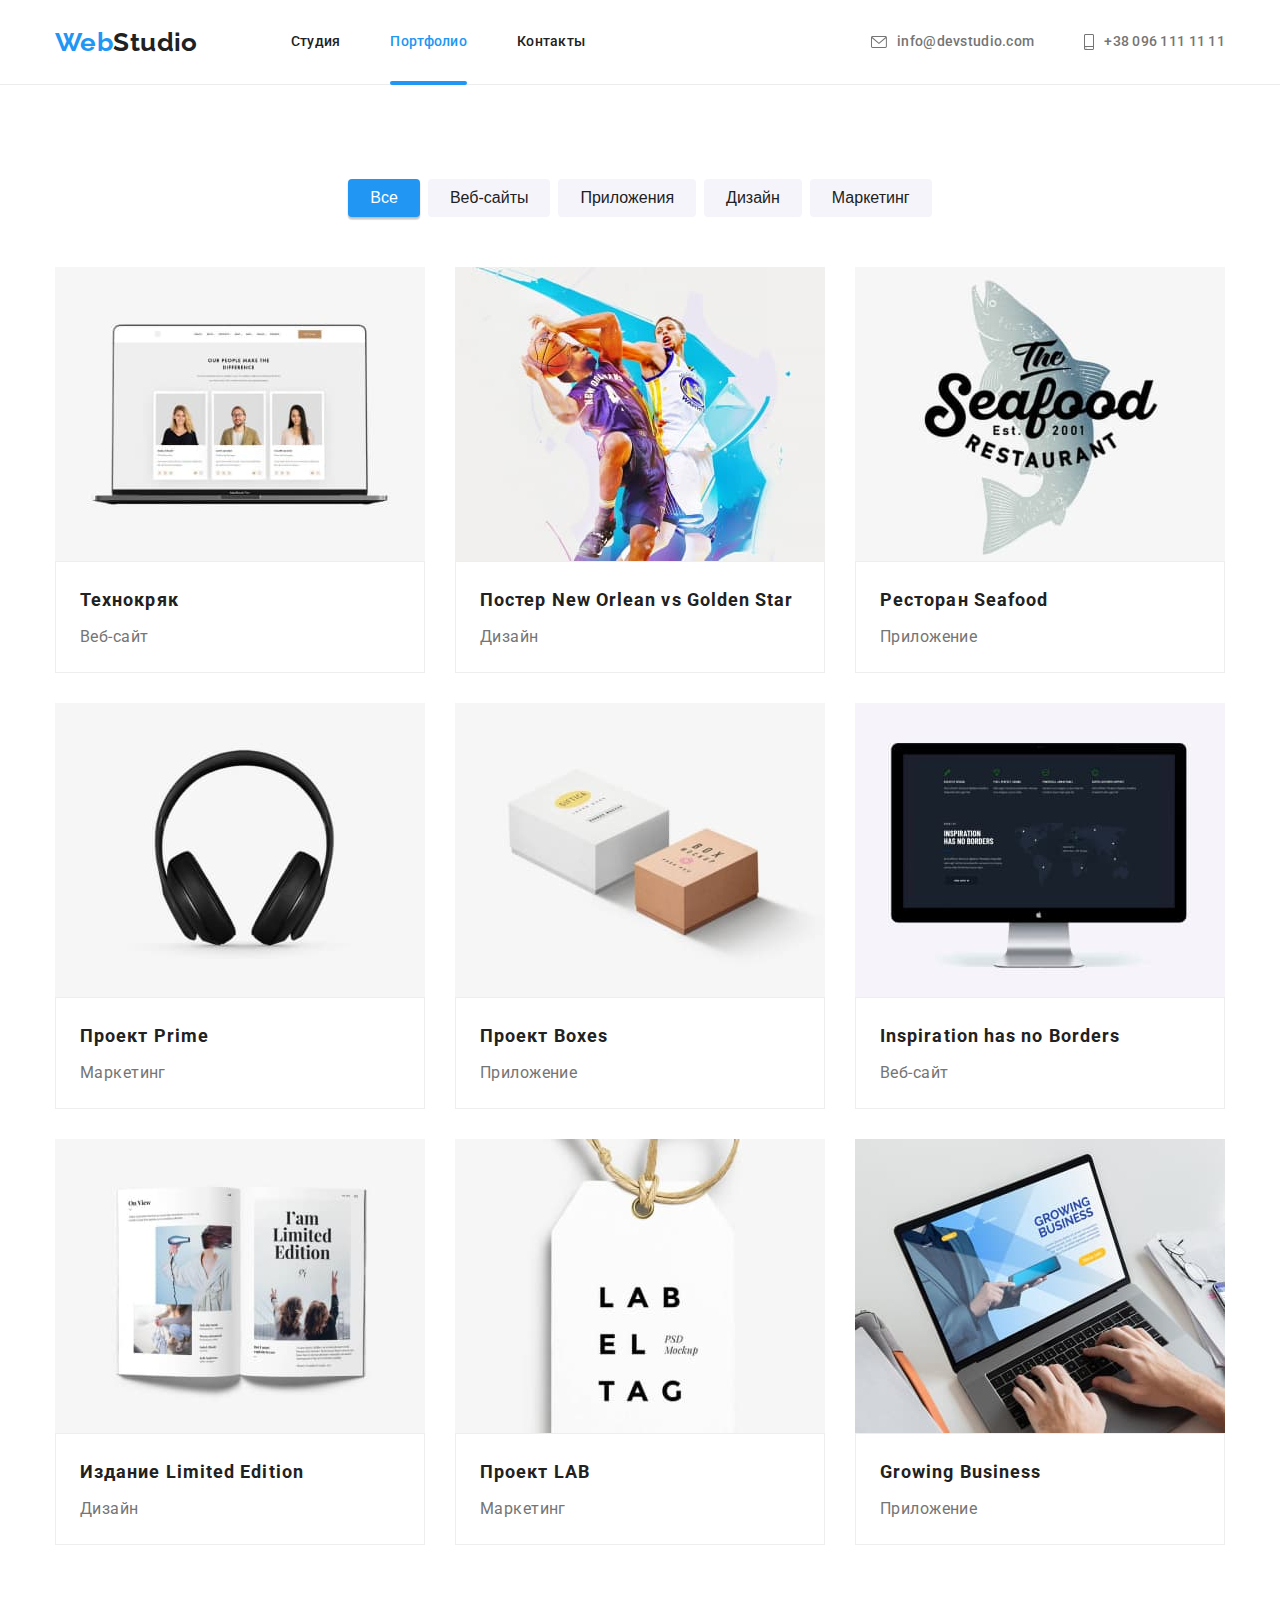
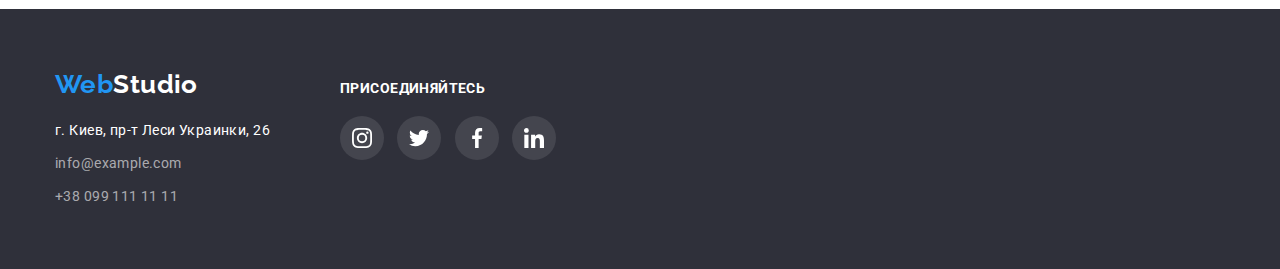
==== portfolio.html @ c2b92241 "Добавляет дз 6" ====
<!DOCTYPE html>
<html lang="en">
  <head>
    <meta charset="UTF-8" />
    <meta http-equiv="X-UA-Compatible" content="IE=edge" />
    <meta name="viewport" content="width=device-width, initial-scale=1.0" />
    <title>Портфолио</title>
    <link
      rel="stylesheet"
      href="https://cdnjs.cloudflare.com/ajax/libs/modern-normalize/1.0.0/modern-normalize.min.css"
      integrity="sha512-ISS7cAi1PEhQ8jnbJpJZMd29NlhNj4AWYyLOSp2CE/CsHxTCu+r+t0D2yoJudVrd0/8fTVPUVDzY5Tvli75u/g=="
      crossorigin="anonymous"
    />
    <link rel="stylesheet" href="./css/styles.css" />
    <link rel="preconnect" href="https://fonts.gstatic.com" />
    <link
      href="https://fonts.googleapis.com/css2?family=Raleway:wght@700&family=Roboto:wght@400;500;700;900&display=swap"
      rel="stylesheet"
    />
  </head>
  <body>
    <header class="page-header">
      <div class="container nav-wrapper">
        <nav class="site-nav">
          <a href="./index.html" class="logo"
            ><span class="accent">Web</span>Studio</a
          >
          <ul class="site-nav list">
            <li class="item">
              <a href="./index.html" class="link">Студия</a>
            </li>
            <li class="item">
              <a href="./portfolio.html" class="link current">Портфолио</a>
            </li>
            <li class="item"><a href="" class="link">Контакты</a></li>
          </ul>
        </nav>
        <ul class="contacts list">
          <li class="item">
            <a class="icon-link info subtitle" href="mailto:info@devstudio.com">
              <svg class="icon" width="16px" height="12px">
                <use href="./images/icons.svg#icon-envelope"></use>
              </svg>
              info@devstudio.com</a
            >
          </li>
          <li class="item">
            <a class="icon-link info subtitle" href="tel:+380961111111">
              <svg class="icon" width="10px" height="16px">
                <use href="./images/icons.svg#icon-smartphone"></use>
              </svg>
              +38 096 111 11 11</a
            >
          </li>
        </ul>
      </div>
    </header>

    <main>
      <section class="section examples">
        <div class="container">
          <h2 class="visually-hidden">Примеры работ</h2>
          <ul class="list btn-list">
            <li class="item">
              <button class="btn btn-toogle btn-toogle-active" type="button">
                Все
              </button>
            </li>
            <li class="item">
              <button class="btn btn-toogle" type="button">Веб-сайты</button>
            </li>
            <li class="item">
              <button class="btn btn-toogle" type="button">Приложения</button>
            </li>
            <li class="item">
              <button class="btn btn-toogle" type="button">Дизайн</button>
            </li>
            <li class="item">
              <button class="btn btn-toogle" type="button">Маркетинг</button>
            </li>
          </ul>
          <ul class="list examples-list">
            <li class="item">
              <a class="link item-link" href="">
                <div class="example-thumb">
                  <img
                    src="./images/portfolio/techno.jpg"
                    alt="Технокряк"
                    width="370"
                  />
                  <div class="example-overlay">
                    <p class="example-overlay-text">
                      Технокряк это современная площадка распространения
                      коронавируса. Компании используют эту платформу для
                      цифрового шпионажа и атак на защищённые сервера
                      конкурентов.
                    </p>
                  </div>
                </div>
                <div class="text-wrapper">
                  <h3 class="subtitle">Технокряк</h3>
                  <p class="text">Веб-сайт</p>
                </div>
              </a>
            </li>
            <li class="item">
              <a class="link item-link" href="">
                <div class="example-thumb">
                  <img
                    src="./images/portfolio/poster.jpg"
                    alt="Постер"
                    width="370"
                  />
                  <div class="example-overlay">
                    <p class="example-overlay-text">
                      Технокряк это современная площадка распространения
                      коронавируса. Компании используют эту платформу для
                      цифрового шпионажа и атак на защищённые сервера
                      конкурентов.
                    </p>
                  </div>
                </div>
                <div class="text-wrapper">
                  <h3 class="subtitle">Постер New Orlean vs Golden Star</h3>
                  <p class="text">Дизайн</p>
                </div>
              </a>
            </li>
            <li class="item">
              <a class="link item-link" href="">
                <div class="example-thumb">
                  <img
                    src="./images/portfolio/restaurant.jpg"
                    alt="Ресторан"
                    width="370"
                  />
                  <div class="example-overlay">
                    <p class="example-overlay-text">
                      Технокряк это современная площадка распространения
                      коронавируса. Компании используют эту платформу для
                      цифрового шпионажа и атак на защищённые сервера
                      конкурентов.
                    </p>
                  </div>
                </div>
                <div class="text-wrapper">
                  <h3 class="subtitle">Ресторан Seafood</h3>
                  <p class="text">Приложение</p>
                </div>
              </a>
            </li>
            <li class="item">
              <a class="link item-link" href="">
                <div class="example-thumb">
                  <img
                    src="./images/portfolio/prime.jpg"
                    alt="Проект Прайм"
                    width="370"
                  />
                  <div class="example-overlay">
                    <p class="example-overlay-text">
                      Технокряк это современная площадка распространения
                      коронавируса. Компании используют эту платформу для
                      цифрового шпионажа и атак на защищённые сервера
                      конкурентов.
                    </p>
                  </div>
                </div>
                <div class="text-wrapper">
                  <h3 class="subtitle">Проект Prime</h3>
                  <p class="text">Маркетинг</p>
                </div>
              </a>
            </li>
            <li class="item">
              <a class="link item-link" href="">
                <div class="example-thumb">
                  <img
                    src="./images/portfolio/boxes.jpg"
                    alt="Проект Боксы"
                    width="370"
                  />
                  <div class="example-overlay">
                    <p class="example-overlay-text">
                      Технокряк это современная площадка распространения
                      коронавируса. Компании используют эту платформу для
                      цифрового шпионажа и атак на защищённые сервера
                      конкурентов.
                    </p>
                  </div>
                </div>
                <div class="text-wrapper">
                  <h3 class="subtitle">Проект Boxes</h3>
                  <p class="text">Приложение</p>
                </div>
              </a>
            </li>
            <li class="item">
              <a class="link item-link" href="">
                <div class="example-thumb">
                  <img
                    src="./images/portfolio/inspiration.jpg"
                    alt="Проект"
                    width="370"
                  />
                  <div class="example-overlay">
                    <p class="example-overlay-text">
                      Технокряк это современная площадка распространения
                      коронавируса. Компании используют эту платформу для
                      цифрового шпионажа и атак на защищённые сервера
                      конкурентов.
                    </p>
                  </div>
                </div>
                <div class="text-wrapper">
                  <h3 class="subtitle">Inspiration has no Borders</h3>
                  <p class="text">Веб-сайт</p>
                </div>
              </a>
            </li>
            <li class="item">
              <a class="link item-link" href="">
                <div class="example-thumb">
                  <img
                    src="./images/portfolio/limited.jpg"
                    alt="Веб-сайт"
                    width="370"
                  />
                  <div class="example-overlay">
                    <p class="example-overlay-text">
                      Технокряк это современная площадка распространения
                      коронавируса. Компании используют эту платформу для
                      цифрового шпионажа и атак на защищённые сервера
                      конкурентов.
                    </p>
                  </div>
                </div>
                <div class="text-wrapper">
                  <h3 class="subtitle">Издание Limited Edition</h3>
                  <p class="text">Дизайн</p>
                </div>
              </a>
            </li>
            <li class="item">
              <a class="link item-link" href="">
                <div class="example-thumb">
                  <img
                    src="./images/portfolio/lab.jpg"
                    alt="Проект Лаб"
                    width="370"
                  />
                  <div class="example-overlay">
                    <p class="example-overlay-text">
                      Технокряк это современная площадка распространения
                      коронавируса. Компании используют эту платформу для
                      цифрового шпионажа и атак на защищённые сервера
                      конкурентов.
                    </p>
                  </div>
                </div>
                <div class="text-wrapper">
                  <h3 class="subtitle">Проект LAB</h3>
                  <p class="text">Маркетинг</p>
                </div>
              </a>
            </li>
            <li class="item">
              <a class="link item-link" href="">
                <div class="example-thumb">
                  <img
                    src="./images/portfolio/bussiness.jpg"
                    alt="Бизнес проект"
                    width="370"
                  />
                  <div class="example-overlay">
                    <p class="example-overlay-text">
                      Технокряк это современная площадка распространения
                      коронавируса. Компании используют эту платформу для
                      цифрового шпионажа и атак на защищённые сервера
                      конкурентов.
                    </p>
                  </div>
                </div>
                <div class="text-wrapper">
                  <h3 class="subtitle">Growing Business</h3>
                  <p class="text">Приложение</p>
                </div>
              </a>
            </li>
          </ul>
        </div>
      </section>
    </main>

    <footer class="page-footer">
      <div class="container">
        <div class="footer-info">
          <a href="./index.html" class="logo"
            ><span class="accent">Web</span>Studio</a
          >
          <address class="footer-address">
            <p class="info address-item">г. Киев, пр-т Леси Украинки, 26</p>
            <ul class="list">
              <li class="address-item">
                <a href="mailto:info@example.com" class="link"
                  >info@example.com</a
                >
              </li>
              <li class="address-item">
                <a href="tel:+380991111111" class="link">+38 099 111 11 11</a>
              </li>
            </ul>
          </address>
        </div>
        <div class="footer-socials">
          <p class="socials-text">Присоединяйтесь</p>
          <a class="link-social" href="">
            <svg class="icon" width="20px" height="20px">
              <use href="./images/icons.svg#icon-instagram"></use>
            </svg>
          </a>
          <a class="link-social" href="">
            <svg class="icon" width="20px" height="20px">
              <use href="./images/icons.svg#icon-twitter"></use>
            </svg>
          </a>
          <a class="link-social" href="">
            <svg class="icon" width="20px" height="20px">
              <use href="./images/icons.svg#icon-facebook"></use>
            </svg>
          </a>
          <a class="link-social" href="">
            <svg class="icon" width="20px" height="20px">
              <use href="./images/icons.svg#icon-linkedin"></use>
            </svg>
          </a>
        </div>
      </div>
    </footer>
  </body>
</html>
---- css/styles.css ----
:root {
  --primary-text-color: #757575;
  --title-text-color: #212121;
  --primary-white-color: #ffffff;
  --secondary-black-color: #2f303a;
  --secondary-bg: #f5f4fa;
  --accent-color: #2196f3;
  --subtitle-1: 16px;
  --subtitle-2: 14px;
}

html {
  box-sizing: border-box;
}
*,
*::after,
*::before {
  box-sizing: inherit;
}

body {
  margin: auto;
  color: var(--primary-text-color);
  font-family: Roboto, sans-serif;
  font-style: normal;
  font-weight: 400;
  font-size: var(--subtitle-2);
  line-height: 1.71;
  letter-spacing: 0.03em;
  background-color: var(--primary-white-color);
}

h1,
h2,
h3,
h4,
h5,
h6,
p {
  margin: 0;
}

img {
  display: block;
  max-width: 100%;
  height: auto;
}

.container {
  width: 1200px;
  padding-left: 15px;
  padding-right: 15px;

  margin-left: auto;
  margin-right: auto;
}

.section {
  padding-top: 94px;
  padding-bottom: 94px;
}

.section.what-we-do {
  padding-top: 0;
}

.info,
.link {
  text-decoration: none;
  color: inherit;

  transition: color 250ms cubic-bezier(0.4, 0, 0.2, 1);
}

.btn {
  background-color: var(--accent-color);
  color: var(--primary-white-color);
  border: unset;
  border-radius: 4px;
  text-align: center;
  cursor: pointer;

  transition: background-color 250ms cubic-bezier(0.4, 0, 0.2, 1);
}

.list {
  padding: 0;
  margin: 0;
  list-style: none;
}

.btn:hover,
.btn:focus {
  background-color: #188ce8;
  color: var(--primary-white-color);
}

.page-header {
  border-bottom: 1px solid #ececec;
}

.nav-wrapper {
  display: flex;
  align-items: center;
}

.site-nav {
  display: flex;
  align-items: center;
}

.site-nav > .item + .item,
.contacts > .item + .item {
  margin-left: 50px;
}

.contacts {
  display: flex;
  margin-left: auto;
}

.logo {
  display: block;

  color: var(--title-text-color);
  font-family: Raleway, sans-serif;
  font-weight: 700;
  font-size: 26px;
  line-height: 1.19;
  text-decoration: none;
}

.logo .accent {
  color: var(--accent-color);
}

.site-nav .logo {
  margin-right: 93px;
}

.page-footer .logo {
  margin-bottom: 20px;
}

.site-nav .link {
  display: block;
  padding-top: 34px;
  padding-bottom: 34px;

  color: var(--title-text-color);
  font-weight: 500;
  line-height: 1.14;
  letter-spacing: 0.02em;
}

.link.current {
  color: var(--accent-color);
  position: relative;
}

.link.current::after {
  content: "";
  position: absolute;
  left: 0;
  bottom: -1px;
  display: block;
  width: 100%;
  height: 4px;
  border-radius: 2px;
  background-color: var(--accent-color);
}

.icon-link {
  display: flex;
  align-items: center;
}

.page-header .icon {
  margin-right: 10px;
  fill: var(--primary-text-color);

  transition: fill 250ms cubic-bezier(0.4, 0, 0.2, 1);
}

.info:hover .icon,
.info:focus .icon {
  fill: var(--accent-color);
}

.site-nav .link:hover,
.site-nav .link:focus,
.page-footer .link:hover,
.page-footer .link:focus,
.contacts .info:hover,
.contacts .info:focus {
  color: var(--accent-color);
}

.contacts .info {
  font-weight: 500;
  line-height: 1.14;
  letter-spacing: 0.02em;
}

.hero {
  display: flex;
  align-items: center;
  max-width: 1600px;
  min-height: 600px;
  margin-left: auto;
  margin-right: auto;
  text-align: center;
  background-image: linear-gradient(
      to right,
      rgba(47, 48, 58, 0.4),
      rgba(47, 48, 58, 0.4)
    ),
    url("../images/studio/hero-bg.jpg");
  background-color: var(--secondary-black-color);
  background-repeat: no-repeat;
  background-position: center;
  background-size: cover;
}

.hero-title {
  margin-bottom: 30px;

  color: var(--primary-white-color);
  font-weight: 900;
  font-size: 44px;
  line-height: 1.36;
  letter-spacing: 0.06em;
  text-transform: uppercase;
}

.hero .btn {
  padding: 10px 32px;

  box-shadow: 0px 4px 4px rgba(0, 0, 0, 0.15);
  font-weight: 700;
  font-size: var(--subtitle-1);
  line-height: 1.87;
  letter-spacing: 0.06em;
}

.advantages-list,
.our-team-list,
.doing-list {
  display: flex;
  flex-wrap: wrap;
  margin-right: -30px;
}

.doing-thumb {
  position: relative;
}

.doing-description-wrapper {
  display: flex;
  align-items: center;
  justify-content: center;
  position: absolute;
  width: 100%;
  min-height: 70px;
  left: 0;
  bottom: 0;
  background: rgba(47, 48, 58, 0.8);
}

.doing-description-text {
  font-weight: 700;
  line-height: 1.14;
  text-transform: uppercase;
  color: var(--primary-white-color);
}

.advantages-list > .item,
.our-team-list .item {
  flex-basis: calc(100% / 4 - 30px);
}

.item-icon-wrapper {
  height: 120px;
  display: flex;
  justify-content: center;
  align-items: center;
  margin-bottom: 30px;
  background: #f5f4fa;
  border-radius: 4px;
}

.advantages-list .item:not(:last-child),
.our-team-list .item:not(:last-child),
.doing-list .item:not(:last-child) {
  margin-right: 30px;
}

.link-social {
  display: inline-flex;
  align-items: center;
  justify-content: center;
  width: 44px;
  height: 44px;
  border-radius: 50%;
  transition: background-color 250ms cubic-bezier(0.4, 0, 0.2, 1);
}

.link-social:not(:last-child) {
  margin-right: 10px;
}

.link-social .icon {
  fill: #afb1b8;

  transition: fill 250ms cubic-bezier(0.4, 0, 0.2, 1);
}

.link-social:hover,
.link-social:focus {
  background-color: var(--accent-color);
}

.link-social:hover .icon,
.link-social:focus .icon {
  fill: var(--primary-white-color);
}

.doing-list .item {
  flex-basis: calc(100% / 3 - 30px);
}

.section-title {
  margin-bottom: 50px;

  color: var(--title-text-color);
  font-size: 36px;
  line-height: 1.16;
  text-align: center;
}

.advantages .subtitle {
  margin-bottom: 10px;

  color: var(--title-text-color);
  font-weight: 700;
  font-size: inherit;
  line-height: 1.14;
  text-transform: uppercase;
}

.our-team {
  text-align: center;
  background-color: var(--secondary-bg);
}

.our-team .teammate-card {
  box-shadow: 0px 1px 3px rgba(0, 0, 0, 0.12), 0px 1px 1px rgba(0, 0, 0, 0.14),
    0px 2px 1px rgba(0, 0, 0, 0.2);
  border-radius: 0px 0px 4px 4px;
  background-color: var(--primary-white-color);
}

.our-team .text-wrapper {
  padding-top: 30px;
  padding-bottom: 30px;
}

.our-team .subtitle {
  margin-bottom: 10px;

  font-weight: 500;
  font-size: var(--subtitle-1);
  line-height: 1.18;
  color: var(--title-text-color);
}

.our-team .text {
  margin-bottom: 16px;
  font-size: var(--subtitle-1);
  line-height: 1.18;
}

.clients .section-title {
  margin-bottom: 50px;
}

.clients-list {
  display: flex;
}

.clients-item:not(:last-child) {
  margin-right: 30px;
}

.clients-link {
  display: inline-flex;
  padding: 16px 32px;
  border: 1px solid #afb1b8;
  border-radius: 4px;
  max-width: 170px;
  max-height: 92px;

  transition: border 250ms cubic-bezier(0.4, 0, 0.2, 1);
}

.clients-link:hover,
.clients-link:focus {
  outline: none;
  border: 1px solid var(--accent-color) !important;
}

.clients-link .icon {
  fill: #afb1b8;

  transition: fill 250ms cubic-bezier(0.4, 0, 0.2, 1);
}

.clients-link:hover .icon,
.clients-link:focus .icon {
  fill: var(--accent-color);
}

.clients-link .icon-wrapper {
  display: flex;
  justify-content: center;
  align-items: center;
  width: 106px;
  height: 60px;
}

.examples .subtitle {
  margin-bottom: 4px;
  color: var(--title-text-color);
  font-size: 18px;
  line-height: 2;
  letter-spacing: 0.06em;
}

.examples .text {
  font-size: var(--subtitle-1);
  line-height: 1.87;
}

.btn-list {
  display: flex;
  justify-content: center;
  margin-bottom: 50px;
}

.btn-list > .item + .item {
  margin-left: 8px;
}

.btn-toogle {
  padding: 6px 22px;

  color: var(--title-text-color);
  font-weight: 500;
  font-size: var(--subtitle-1);
  line-height: 1.62;
  text-align: center;
  background-color: var(--secondary-bg);

  transition: color 250ms cubic-bezier(0.4, 0, 0.2, 1),
    box-shadow 250ms cubic-bezier(0.4, 0, 0.2, 1);
}

.btn-toogle:hover,
.btn-toogle:focus {
  box-shadow: 0px 3px 1px rgba(0, 0, 0, 0.1), 0px 1px 2px rgba(0, 0, 0, 0.08),
    0px 2px 2px rgba(0, 0, 0, 0.12);
}

.btn-toogle-active {
  background: var(--accent-color);
  color: var(--primary-white-color);
  box-shadow: 0px 3px 1px rgba(0, 0, 0, 0.1), 0px 1px 2px rgba(0, 0, 0, 0.08),
    0px 2px 2px rgba(0, 0, 0, 0.12);
}

.examples-list {
  display: flex;
  flex-wrap: wrap;
  justify-content: center;
  margin-left: -30px;
  margin-bottom: -30px;
}

.examples-list > .item {
  margin-left: 30px;
  margin-bottom: 30px;
  flex-basis: calc(100% / 3 - 30px);
}

.examples-list .item-link {
  display: block;
  transition: box-shadow 250ms cubic-bezier(0.4, 0, 0.2, 1);
}

.example-thumb {
  position: relative;
  overflow: hidden;
}

.example-overlay {
  position: absolute;
  display: flex;
  align-items: center;
  justify-content: center;
  top: 0;
  left: 0;
  width: 100%;
  height: 100%;
  background-color: rgba(33, 150, 243, 0.9);

  transform: translateY(100%);
  opacity: 0;
  transition: transform 250ms cubic-bezier(0.4, 0, 0.2, 1),
    opacity 250ms cubic-bezier(0.4, 0, 0.2, 1);
}

.examples-list .item-link:hover .example-overlay,
.examples-list .item-link:focus .example-overlay {
  transform: translateY(0);
  opacity: 1;
}

.example-overlay-text {
  max-width: 322px;
  min-height: 168px;
  font-size: 18px;
  line-height: 1.56;
  color: var(--primary-white-color);
}

.examples-list .item-link:hover,
.examples-list .item-link:focus {
  box-shadow: 0px 1px 1px rgba(0, 0, 0, 0.12), 0px 4px 4px rgba(0, 0, 0, 0.06),
    1px 4px 6px rgba(0, 0, 0, 0.16);
}

.examples-list > .item:nth-last-child(-n + 3) {
  margin-bottom: 0;
}

.examples-list .text-wrapper {
  padding: 20px 24px;
  border: 1px solid #eeeeee;
}

.page-footer {
  padding-top: 60px;
  padding-bottom: 60px;

  background-color: var(--secondary-black-color);
}

.page-footer .address-item:not(:last-child) {
  padding-bottom: 9px;
}

.page-footer .logo {
  color: var(--primary-white-color);
}

.page-footer .footer-address {
  font-style: inherit;
  letter-spacing: 0.03em;
}

.page-footer .info {
  color: var(--primary-white-color);
}

.page-footer .link {
  color: rgba(255, 255, 255, 0.6);
}

.page-footer .container {
  display: flex;
  align-items: baseline;
}

.footer-info {
  margin-right: 70px;
}

.socials-text {
  margin-bottom: 20px;
  font-weight: 700;
  line-height: 1.14;
  text-transform: uppercase;
  color: var(--primary-white-color);
}

.footer-socials .link-social {
  background-color: rgba(255, 255, 255, 0.1);
  border-radius: 50%;
}

.footer-socials .icon {
  fill: var(--primary-white-color);
}

.footer-socials .link-social:hover,
.footer-socials .link-social:focus {
  background-color: var(--accent-color);
}

.footer-subscribe {
  margin-left: 93px;
}

.subscribe-input {
  min-width: 358px;
  min-height: 50px;
  padding: 15px 16px;
  border: 1px solid rgba(255, 255, 255, 0.3);
  box-sizing: border-box;
  filter: drop-shadow(0px 4px 4px rgba(0, 0, 0, 0.15));
  border-radius: 4px;
  background-color: var(--secondary-black-color);
  color: rgba(255, 255, 255, 0.6);
}

.subscribe-btn {
  min-width: 200px;
  min-height: 50px;
  margin-left: 11px;
  padding: 10px;
  font-weight: 700;
  line-height: 1.87;
  display: inline-flex;
  align-items: center;
  justify-content: center;
  letter-spacing: 0.06em;
  color: var(--primary-white-color);
}

.send-icon {
  margin-left: 10px;
}

.visually-hidden {
  position: absolute;
  width: 1px;
  height: 1px;
  margin: -1px;
  border: 0;
  padding: 0;
  white-space: nowrap;
  clip-path: inset(100%);
  clip: rect(0 0 0 0);
  overflow: hidden;
}

.backdrop {
  position: fixed;
  top: 0;
  left: 0;
  width: 100%;
  height: 100%;
  background-color: rgba(0, 0, 0, 0.2);
  opacity: 1;
  transition: opacity 250ms cubic-bezier(0.4, 0, 0.2, 1),
    visibility 250ms cubic-bezier(0.4, 0, 0.2, 1);
}

.backdrop.is-hidden {
  opacity: 0;
  pointer-events: none;
  visibility: hidden;
}

.backdrop.is-hidden .modal {
  transform: translate(-50%, -50%) scale(1.1);
}

.modal {
  position: absolute;
  top: 50%;
  left: 50%;
  height: 581px;
  min-width: 528px;
  max-height: 100vh;
  padding: 40px;
  background-color: var(--primary-white-color);
  box-shadow: 0px 1px 3px rgba(0, 0, 0, 0.12), 0px 1px 1px rgba(0, 0, 0, 0.14),
    0px 2px 1px rgba(0, 0, 0, 0.2);
  border-radius: 4px;
  transform: translate(-50%, -50%) scale(1);
  transition: transform 250ms cubic-bezier(0.4, 0, 0.2, 1);
}

.modal-close-btn {
  position: absolute;
  top: 8px;
  right: 8px;
  width: 30px;
  height: 30px;
  background-color: var(--primary-white-color);
  border-radius: 50%;
  border: 1px solid rgba(0, 0, 0, 0.1);
  cursor: pointer;
}

.modal-close-btn:hover .icon {
  fill: var(--accent-color);
}

.modal-title {
  margin-bottom: 12px;
  font-size: 20px;
  line-height: 1.15;
  text-align: center;
  color: var(--title-text-color);
}

.modal-input {
  margin-top: 4px;
  padding: 11px 12px;
  padding-left: 42px;
  display: block;
  width: 100%;
  border: 1px solid rgba(33, 33, 33, 0.2);
  border-radius: 4px;
}

.modal-wrapper {
  position: relative;
}

.modal-wrapper .icon {
  position: absolute;
  top: 50%;
  left: 12px;
  transform: translateY(-50%);
}

.input-label {
  font-size: 12px;
  line-height: 1.16;
  letter-spacing: 0.01em;
  color: var(--primary-text-color);
}

.modal-field:focus-within > .input-label,
.modal-input:not(:placeholder-shown) + .input-label {
  color: var(--accent-color);
}

.modal-input:focus-within {
  border: 1px solid var(--accent-color);
}

.modal-field:focus-within .icon {
  fill: var(--accent-color);
}

.modal-field .icon {
  transition: fill 250ms cubic-bezier(0.4, 0, 0.2, 1);
}

.textarea {
  resize: none;
  margin-bottom: 20px;
  padding-left: 12px;
  min-height: 120px;
}

.btn-wrapper {
  display: flex;
  justify-content: center;
  align-items: center;
}

.checkbox-wrapper {
  display: flex;
  align-items: center;
}

.send-btn {
  margin-top: 30px;
  padding: 10px 55px;
  min-width: 89px;
  min-height: 30px;
  background: var(--accent-color);
  box-shadow: 0px 4px 4px rgba(0, 0, 0, 0.15);
  border-radius: 4px;
}

.checkbox-wrapper .icon {
  display: flex;
  justify-content: center;
  align-items: center;
  width: 16px;
  height: 15px;
  margin-right: 7px;
  border: 2px solid #2a2a2a;
  border-radius: 2px;
  transition: transform 250ms linear;
}

.checkbox-input:checked + .icon {
  border-radius: 2px;
  border-color: transparent;
  background-color: var(--accent-color);
  background-origin: border-box;
}
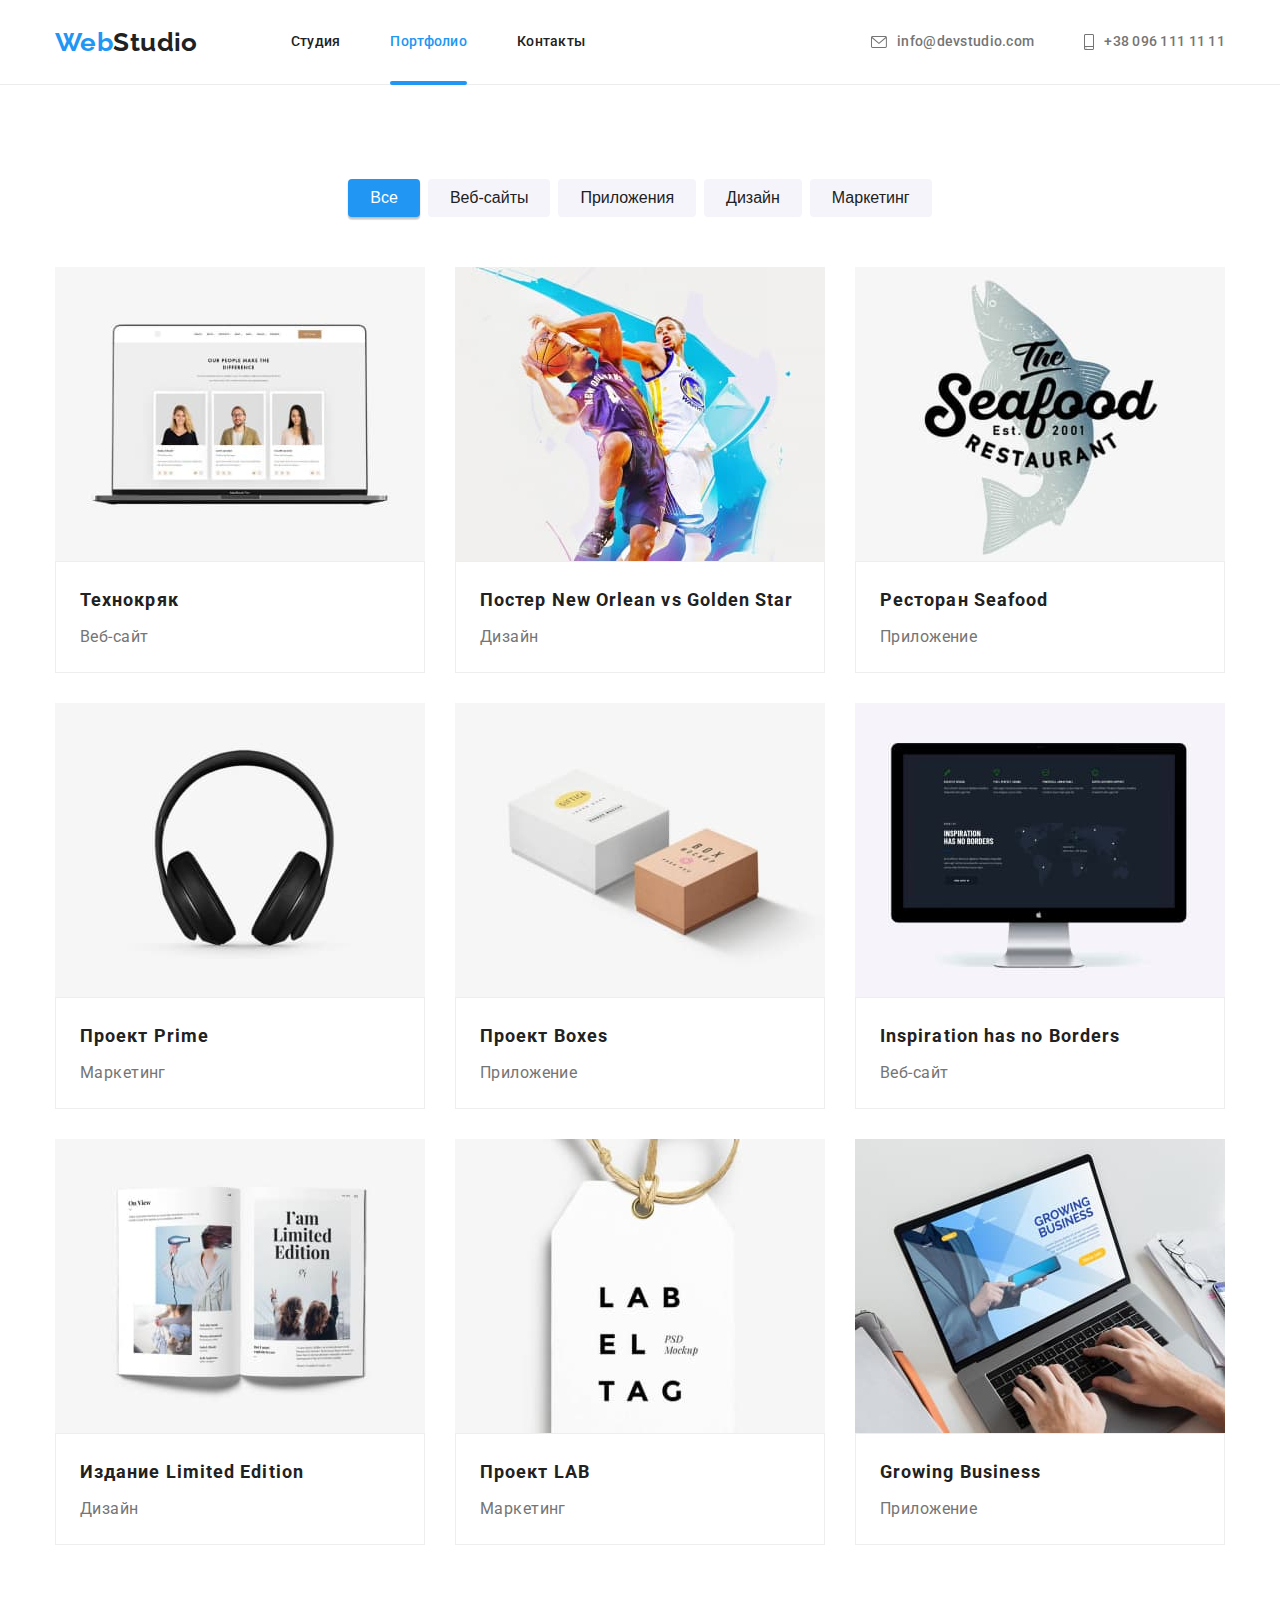
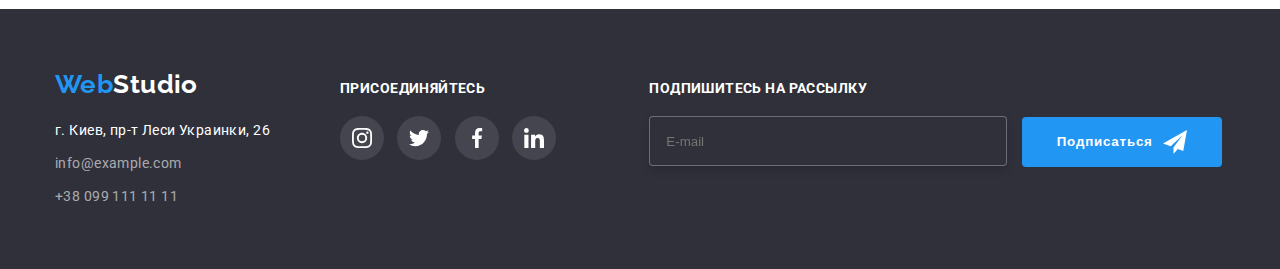
==== commit 549df72e: "Добавляет исправления" ====
--- a/portfolio.html
+++ b/portfolio.html
@@ -335,6 +335,23 @@
             </svg>
           </a>
         </div>
+        <div class="footer-subscribe">
+          <p class="socials-text">Подпишитесь на рассылку</p>
+
+          <input
+            class="subscribe-input"
+            type="email"
+            name="subscribe"
+            placeholder="E-mail"
+          />
+
+          <button class="btn subscribe-btn" type="submit">
+            Подписаться
+            <svg class="icon send-icon" width="24" height="24">
+              <use href="./images/icons.svg#icon-send"></use>
+            </svg>
+          </button>
+        </div>
       </div>
     </footer>
   </body>
